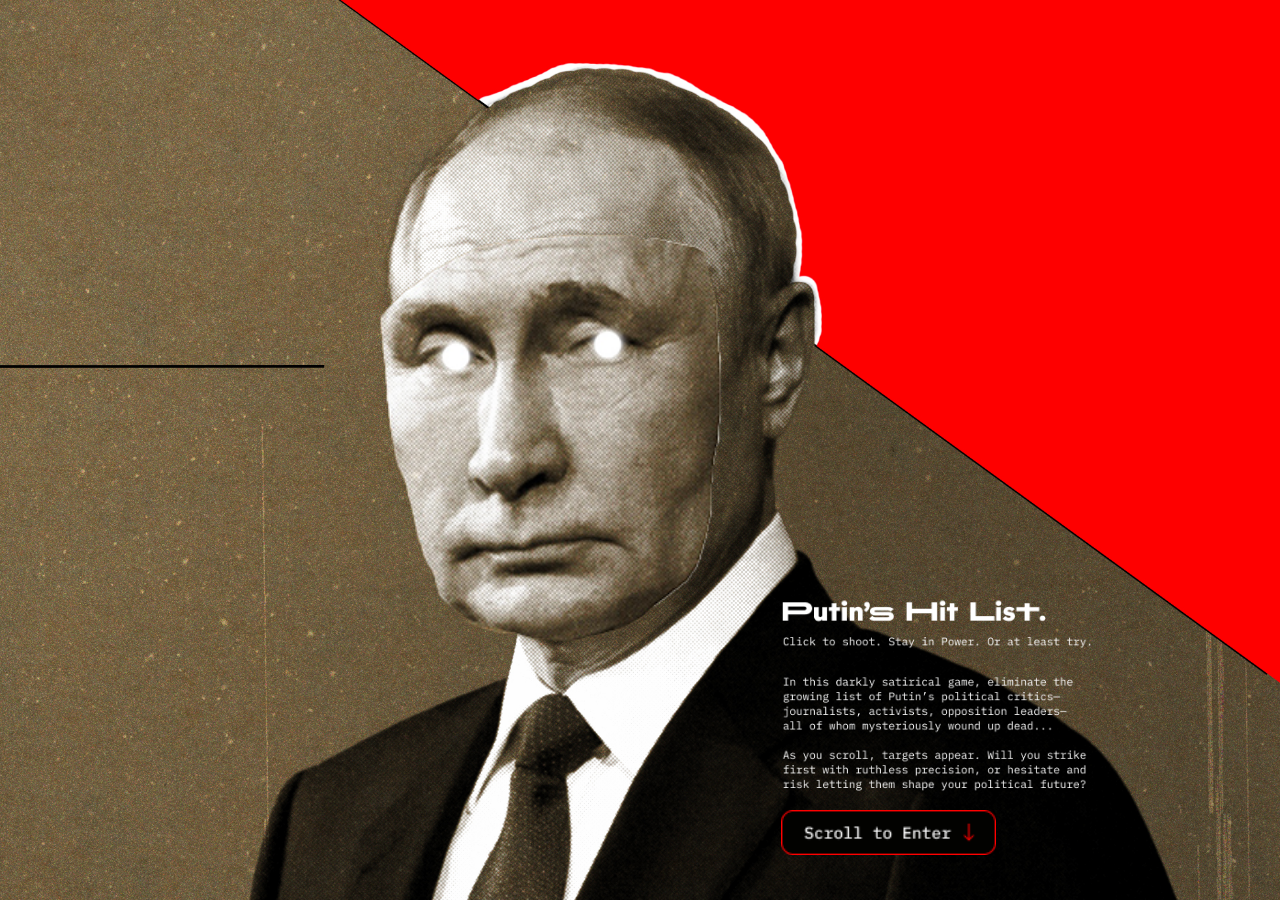
==== putin.html @ c3cb478c "fix button" ====
<!doctype html>
<html lang="en">

<head>
  <meta charset="utf-8" />
  <meta name="viewport" content="width=device-width,initial-scale=1" />
  <title>Head Lasers Scroll Scene</title>
  <link rel="stylesheet" href="https://use.typekit.net/rsd6dgx.css">
  <style>
    #introReference {
      position: absolute;
      inset: 0;
      width: 100%;
      height: 100%;
      object-fit: cover;
      object-position: center center;
      z-index: 5;
      opacity: 0.50;
      pointer-events: none;
      mix-blend-mode: normal;
    }

    html,
    body {
      height: 100%;
      margin: 0;
      overflow: hidden;
      background: #0b0b0f;
      color: white;
      font-family: system-ui, -apple-system, Segoe UI, Roboto, Arial, sans-serif;
    }

    #intro {
      position: fixed;
      inset: 0;
      z-index: 300;
      overflow: hidden;
      background: black;
    }

    #introBase,
    #introGlitch,
    #introFace {
      position: absolute;
      inset: 0;
      width: 100%;
      height: 100%;
      pointer-events: none;
    }

    #introBase,
    #introGlitch {
      object-fit: cover;
      object-position: center center;
    }

    #introBase {
      z-index: 1;
      opacity: 1;
    }

    #introGlitch {
      z-index: 4;
      opacity: 0;
      mix-blend-mode: normal;
    }

    #intro {
      --face-x: -106px;
      --face-y: -30px;
      --face-size: 470px;
      --face-slide-left: 120px;
      --face-slide-up: 30px;
    }

    #introFace {
      z-index: 2;
      position: absolute;
      left: 50%;
      top: 50%;
      width: var(--face-size);
      height: auto;
      object-fit: contain;
      object-position: center center;
      opacity: 1;

      transform:
        translate(-50%, -50%) translate(var(--face-x), var(--face-y));

      transform-origin: center center;
      transition: transform 900ms cubic-bezier(0.16, 1, 0.3, 1);

    }

    #intro.separate #introFace {
      transform:
        translate(-50%, -50%) translate(calc(var(--face-x) - var(--face-slide-left)),
          calc(var(--face-y) - var(--face-slide-up)));
    }

    #intro.glitching #introGlitch {
      animation:
        introGlitchFlash 1.5s steps(1, end),
        introGlitchSlices 1.5s steps(2, end);
    }

    #intro.hide {
      opacity: 0;
      transition: opacity 400ms ease;
      pointer-events: none;
    }

    #introGlitch::before,
    #introGlitch::after {
      content: "";
      position: absolute;
      inset: 0;
      background-image: inherit;
      background-size: cover;
      background-position: center;
      pointer-events: none;
      opacity: 0;
    }

    #intro.glitching #introGlitch::before {
      opacity: 0.75;
      transform: translate(14px, 0);
      filter: drop-shadow(-14px 0 0 red);
    }

    #intro.glitching #introGlitch::after {
      opacity: 0.75;
      transform: translate(-14px, 0);
      filter: drop-shadow(14px 0 0 cyan);
    }

    @keyframes introGlitchFlash {
      0% {
        opacity: 0;
        transform: translate(0, 0) scale(1);
      }

      6% {
        opacity: 1;
        transform: translate(-20px, 6px) scale(1.01);
      }

      16% {
        opacity: 0.9;
        transform: translate(12px, -4px) scale(1.02);
      }

      24% {
        opacity: 0;
        transform: translate(0, 0) scale(1);
      }

      30% {
        opacity: 1;
        transform: translate(18px, -8px) scale(1.01);
      }

      42% {
        opacity: 0.95;
        transform: translate(-10px, 3px) scale(1.03);
      }

      50% {
        opacity: 0;
        transform: translate(0, 0) scale(1);
      }

      58% {
        opacity: 1;
        transform: translate(-24px, 7px) scale(1.02);
      }

      72% {
        opacity: 0.9;
        transform: translate(14px, -5px) scale(1.01);
      }

      82% {
        opacity: 0;
        transform: translate(0, 0) scale(1);
      }

      88% {
        opacity: 0.8;
        transform: translate(8px, -2px) scale(1.01);
      }

      100% {
        opacity: 0;
        transform: translate(0, 0) scale(1);
      }
    }

    @keyframes introGlitchSlices {
      0% {
        clip-path: inset(0 0 0 0);
      }

      20% {
        clip-path: inset(4% 0 8% 0);
      }

      40% {
        clip-path: inset(12% 0 6% 0);
      }

      60% {
        clip-path: inset(6% 0 14% 0);
      }

      80% {
        clip-path: inset(10% 0 5% 0);
      }

      100% {
        clip-path: inset(0 0 0 0);
      }
    }

    #introText {
      position: absolute;
      width: 25%;
      left: 61%;
      bottom: 10%;
      z-index: 3;
    }

    #introButton {
      position: absolute;
      left: 61%;
      bottom: 5%;
      width: auto;
      height: 5%;
      z-index: 3;
    }

    #scroll {
      position: fixed;
      inset: 0;
      overflow: hidden;
    }

    #world {
      position: relative;
      height: 9500px;
      width: 100%;
    }

    .stars {
      position: absolute;
      inset: 0;
      background:
        radial-gradient(circle at 20% 30%, rgba(255, 255, 255, .12), transparent 35%),
        radial-gradient(circle at 60% 70%, rgba(255, 255, 255, .10), transparent 40%),
        radial-gradient(circle at 80% 20%, rgba(255, 255, 255, .08), transparent 35%);
      filter: blur(0.2px);
      opacity: 0.8;
      pointer-events: none;
    }

    #head {
      position: fixed;
      left: 0;
      top: 0;
      width: 220px;
      height: auto;
      user-select: none;
      pointer-events: none;
      will-change: transform;
      filter: drop-shadow(0 14px 30px rgba(0, 0, 0, 0.55));
      z-index: 30;
      opacity: 0;
    }

    #targetWrap {
      position: fixed;
      left: 50%;
      top: 50%;
      transform: translate(-50%, -50%);
      display: grid;
      place-items: center;
      gap: 12px;
      opacity: 0;
      transition: opacity 300ms ease;
      z-index: 20;
    }

    #targetWrap.show {
      opacity: 1;
    }

    #target {
      width: 240px;
      height: auto;
      filter: drop-shadow(0 12px 30px rgba(0, 0, 0, 0.6));
      display: block;
    }

    .laser {
      position: fixed;
      height: 8px;
      background: linear-gradient(90deg,
          rgba(255, 255, 255, 1) 0%,
          rgba(255, 120, 120, 0.95) 15%,
          rgba(255, 0, 70, 0.95) 75%,
          rgba(255, 0, 70, 0.15) 100%);
      border-radius: 999px;
      box-shadow:
        0 0 8px rgba(255, 0, 70, 0.9),
        0 0 18px rgba(255, 0, 70, 0.75),
        0 0 30px rgba(255, 255, 255, 0.4);
      transform-origin: 0 50%;
      pointer-events: none;
      z-index: 50;
      opacity: 0;
      transition: opacity 80ms linear;
    }

    .laser.on {
      opacity: 1;
    }

    #particles {
      position: fixed;
      inset: 0;
      pointer-events: none;
      z-index: 60;
    }

    .spark {
      position: fixed;
      width: 6px;
      height: 6px;
      border-radius: 50%;
      pointer-events: none;
      background: white;
      box-shadow:
        0 0 6px rgba(255, 255, 255, 0.95),
        0 0 14px rgba(255, 120, 80, 0.85),
        0 0 24px rgba(255, 60, 0, 0.65);
      will-change: transform, opacity;
    }

    #hud {
      position: fixed;
      inset: 0;
      pointer-events: none;
      z-index: 200;
    }

    #instructionText.show {
      opacity: 1;
    }

    #instructionText2.show {
      opacity: 1;
    }

    #levelLabel,
    #timer {
      position: absolute;
      top: 18px;
      color: white;
      font-weight: 700;
      letter-spacing: 0.12em;
      text-transform: uppercase;
      text-shadow:
        0 0 10px rgba(255, 255, 255, 0.25),
        0 0 20px rgba(255, 255, 255, 0.12);
      font-size: 24px;
      font-variant-numeric: tabular-nums;
      font-family: "widescreen-mixed", sans-serif;
    }

    #levelLabel {
      left: 40%;
      width: 20%;
      text-align: center;
    }

    #timer {
      right: 20px;
    }

    #instructionText {
      position: fixed;
      bottom: 30px;
      left: 50%;
      transform: translateX(-50%);
      z-index: 200;
      font-family: 'widescreen-mixed', sans-serif;
      font-size: 18px;
      letter-spacing: 0.5px;
      color: white;
      opacity: 0;

      transition: opacity 250ms ease;
      pointer-events: none;
    }

    #instructionText2 {
      position: fixed;
      bottom: 30px;
      left: 50%;
      transform: translateX(-50%);
      z-index: 200;
      font-family: 'widescreen-mixed', sans-serif;
      font-size: 18px;
      letter-spacing: 0.5px;
      color: white;
      opacity: 0;

      transition: opacity 250ms ease;
      pointer-events: none;
    }

    #hitFlash {
      position: fixed;
      inset: 0;
      z-index: 110;
      display: grid;
      place-items: center;
      opacity: 0;
      pointer-events: none;
    }

    #hitFlash.show {
      opacity: 1;
    }

    #hitFlashImg {
      max-width: min(80vw, 900px);
      max-height: 80vh;
      display: block;
      object-fit: contain;
      filter: drop-shadow(0 0 30px rgba(255, 255, 255, 0.35));
    }

    #hitOverlay {
      position: fixed;
      inset: 0;
      z-index: 120;
      opacity: 0;
      pointer-events: none;
      overflow: hidden;
      background: black;
    }

    #hitOverlay.show {
      opacity: 1;
      pointer-events: auto;
    }

    #hitOverlayImg,
    #hitOverlay::before,
    #hitOverlay::after {
      position: absolute;
      inset: 0;
      width: 100%;
      height: 100%;
    }

    #hitOverlayImg {
      object-fit: contain;
      object-position: center bottom;
      display: block;
      transform: none;
    }

    #hitOverlay::before,
    #hitOverlay::after {
      content: "";
      background-image: var(--overlay-img);
      background-size: contain;
      background-position: center bottom;
      background-repeat: no-repeat;
      mix-blend-mode: screen;
      opacity: 0;
      pointer-events: none;
    }

    #hitOverlay.glitching #hitOverlayImg {
      animation:
        overlayFlicker 700ms steps(2, end),
        overlayShake 700ms steps(2, end);
    }

    #hitOverlay.glitching::before {
      transform: translate(8px, 0);
      filter: drop-shadow(-8px 0 0 red);
      opacity: 0.45;
      animation: glitchSliceA 700ms steps(2, end);
    }

    #hitOverlay.glitching::after {
      transform: translate(-8px, 0);
      filter: drop-shadow(8px 0 0 cyan);
      opacity: 0;
      animation: glitchSliceB 700ms steps(2, end);
    }

    #hitOverlay.glitch-out #hitOverlayImg {
      animation:
        overlayOutFlicker 500ms steps(2, end),
        overlayOutShake 500ms steps(2, end);
    }

    #hitOverlay.glitch-out::before {
      transform: translate(12px, 0);
      filter: drop-shadow(-12px 0 0 red);
      opacity: 0.45;
      animation: glitchOutSliceA 500ms steps(2, end);
    }

    #hitOverlay.glitch-out::after {
      transform: translate(-12px, 0);
      filter: drop-shadow(12px 0 0 cyan);
      opacity: 0.45;
      animation: glitchOutSliceB 500ms steps(2, end);
    }

    @keyframes overlayOutFlicker {
      0% {
        opacity: 1;
      }

      20% {
        opacity: 0.35;
      }

      35% {
        opacity: 1;
      }

      55% {
        opacity: 0.15;
      }

      75% {
        opacity: 0.8;
      }

      100% {
        opacity: 0;
      }
    }

    @keyframes overlayOutShake {
      0% {
        transform: translate(0, 0);
      }

      20% {
        transform: translate(10px, -2px);
      }

      40% {
        transform: translate(-12px, 3px);
      }

      60% {
        transform: translate(8px, -1px);
      }

      80% {
        transform: translate(-6px, 2px);
      }

      100% {
        transform: translate(0, 0);
      }
    }

    @keyframes glitchOutSliceA {
      0% {
        opacity: 0.4;
        clip-path: inset(8% 0 72% 0);
      }

      30% {
        opacity: 0.45;
        clip-path: inset(42% 0 32% 0);
      }

      60% {
        opacity: 0.35;
        clip-path: inset(70% 0 10% 0);
      }

      100% {
        opacity: 0;
        clip-path: inset(0 0 100% 0);
      }
    }

    @keyframes glitchOutSliceB {
      0% {
        opacity: 0.35;
        clip-path: inset(5% 0 82% 0);
      }

      30% {
        opacity: 0.45;
        clip-path: inset(28% 0 46% 0);
      }

      60% {
        opacity: 0.3;
        clip-path: inset(66% 0 16% 0);
      }

      100% {
        opacity: 0;
        clip-path: inset(0 0 100% 0);
      }
    }

    @keyframes overlayFlicker {
      0% {
        opacity: 0;
      }

      8% {
        opacity: 1;
      }

      12% {
        opacity: 0.15;
      }

      18% {
        opacity: 1;
      }

      26% {
        opacity: 0.65;
      }

      34% {
        opacity: 1;
      }

      100% {
        opacity: 1;
      }
    }

    @keyframes overlayShake {
      0% {
        transform: translate(0, 0);
      }

      20% {
        transform: translate(-10px, 2px);
      }

      40% {
        transform: translate(8px, -2px);
      }

      60% {
        transform: translate(-6px, 1px);
      }

      80% {
        transform: translate(4px, -1px);
      }

      100% {
        transform: translate(0, 0);
      }
    }

    @keyframes glitchSliceA {
      0% {
        opacity: 0;
        clip-path: inset(0 0 100% 0);
      }

      20% {
        opacity: 0.5;
        clip-path: inset(10% 0 70% 0);
      }

      40% {
        opacity: 0.25;
        clip-path: inset(45% 0 35% 0);
      }

      60% {
        opacity: 0.45;
        clip-path: inset(75% 0 8% 0);
      }

      100% {
        opacity: 0;
        clip-path: inset(0 0 100% 0);
      }
    }

    @keyframes glitchSliceB {
      0% {
        opacity: 0;
        clip-path: inset(0 0 100% 0);
      }

      15% {
        opacity: 0.35;
        clip-path: inset(5% 0 82% 0);
      }

      35% {
        opacity: 0.45;
        clip-path: inset(30% 0 45% 0);
      }

      65% {
        opacity: 0.3;
        clip-path: inset(68% 0 18% 0);
      }

      100% {
        opacity: 0;
        clip-path: inset(0 0 100% 0);
      }
    }

    #nextLevelBtn {
      position: absolute;
      right: 10%;
      bottom: 40px;
      z-index: 130;

      display: inline-flex;
      align-items: center;
      gap: 10px;

      border: 1px solid #01FF06;
      border-radius: 14px;
      padding: 14px 22px;

      font-size: 18px;
      letter-spacing: 0.08em;
      text-transform: uppercase;

      background: rgba(255, 255, 255, 0.14);
      color: white;

      backdrop-filter: blur(8px);
      box-shadow: 0 10px 30px rgba(0, 0, 0, 0.35);

      cursor: pointer;

      opacity: 0;
      pointer-events: none;
      transition: opacity 220ms ease, transform 220ms ease, background 180ms ease;

      font-family: "IBM Plex Mono", monospace;
    }

    #nextLevelBtn.show {
      opacity: 1;
      pointer-events: auto;
    }

    #nextLevelBtn:hover {
      background: rgba(255, 255, 255, 0.22);
    }

    /* RED ARROW */
    #nextLevelBtn .arrow {
      color: #ff2a2a;
      font-size: 20px;
      line-height: 1;
    }

    /* Optional: subtle bounce animation */
    #nextLevelBtn .arrow {
      animation: arrowBounce 1s infinite;
    }

    @keyframes arrowBounce {

      0%,
      100% {
        transform: translateY(0);
      }

      50% {
        transform: translateY(4px);
      }
    }

    #overlayNoise {
      position: absolute;
      inset: 0;
      background:
        repeating-linear-gradient(0deg,
          rgba(255, 255, 255, 0.02) 0px,
          rgba(255, 255, 255, 0.02) 1px,
          transparent 1px,
          transparent 3px),
        radial-gradient(circle at 50% 50%, rgba(255, 255, 255, 0.05), transparent 70%);
      opacity: 0.25;
      pointer-events: none;
      animation: noiseFlicker 120ms infinite;
    }

    @keyframes noiseFlicker {
      0% {
        opacity: 0.2;
      }

      50% {
        opacity: 0.28;
      }

      100% {
        opacity: 0.2;
      }
    }

    #status {
      position: fixed;
      left: 12px;
      bottom: 10px;
      font-size: 12px;
      opacity: 0.6;
      user-select: none;
      pointer-events: none;
      z-index: 210;
      display: none;
    }

    .eye-flash {
      position: fixed;
      width: 18px;
      height: 18px;
      margin-left: -9px;
      margin-top: -9px;
      border-radius: 50%;
      background: radial-gradient(circle, rgba(255, 255, 255, 1) 0%, rgba(255, 80, 80, 0.9) 35%, rgba(255, 0, 70, 0) 70%);
      pointer-events: none;
      z-index: 55;
      opacity: 0;
    }

    #endSequenceScreen {
      position: fixed;
      inset: 0;
      z-index: 500;
      background: rgba(0, 0, 0, 0.92);
      opacity: 0;
      pointer-events: none;
      transition: opacity 220ms ease;
    }

    #endSequenceScreen.show {
      opacity: 1;
      pointer-events: auto;
    }

    .endSeqImg {
      position: absolute;
      inset: 0;
      width: 100%;
      height: 100%;
      object-position: center center;
      opacity: 0;
      pointer-events: none;
    }

    #endSeqImg1 {
      object-fit: contain;
    }

    #endSeqImg2 {
      object-fit: cover;
    }

    #endSeqImg3 {
      object-fit: cover;
    }

    .endSeqImg.show {
      opacity: 1;
    }

    #endSeqEdgeGlitch {
      position: absolute;
      inset: 0;
      width: 100%;
      height: 100%;
      object-fit: cover;
      object-position: center center;
      opacity: 0;
      pointer-events: none;
      z-index: 3;
    }

    #endSeqEdgeGlitch.show {
      opacity: 0.55;
      animation: edgeGlitchFlicker 180ms steps(2, end) infinite;
    }

    #endSeqButtons {
      position: absolute;
      left: 42%;
      bottom: 20%;
      transform: translateX(-50%);
      display: flex;
      gap: 70%;
      z-index: 4;
      opacity: 0;
      pointer-events: none;
      transition: opacity 220ms ease;
    }

    #endSeqButtons.show {
      opacity: 1;
      pointer-events: auto;
    }

    #endSeqButtons a {
      display: block;
    }

    #endSeqButtons img {
      display: block;
      max-width: 240px;
      height: auto;
      cursor: pointer;
      transition: transform 160ms ease, opacity 160ms ease;
    }

    #endSeqButtons img:hover {
      transform: translateY(-2px);
      opacity: 0.9;
    }

    @keyframes edgeGlitchFlicker {
      0% {
        opacity: 0.42;
        transform: translate(0, 0);
      }

      20% {
        opacity: 0.58;
        transform: translate(-2px, 0);
      }

      40% {
        opacity: 0.48;
        transform: translate(2px, 0);
      }

      60% {
        opacity: 0.62;
        transform: translate(-1px, 1px);
      }

      80% {
        opacity: 0.5;
        transform: translate(1px, -1px);
      }

      100% {
        opacity: 0.55;
        transform: translate(0, 0);
      }
    }
  </style>
</head>

<body>
  <div id="intro">
    <img id="introBase" src="assets/img/intro/Putin-Base-6.jpg" alt="">
    <!-- <img id="introReference" src="assets/img/intro/putin.png" alt=""> -->
    <img id="introGlitch" src="assets/img/intro/Putin-Intro-Glitch.png" alt="">
    <img id="introFace" src="assets/img/intro/putin-face-slab.png" alt="">

    <img id="introText" src="assets/img/landing page/Putin'sHitList-Text.png" alt="">
    <img id="introButton" src="assets/img/landing page/ScrolltoEnter Button.png" alt="">
  </div>

  <div id="scroll">
    <div id="world">
      <div class="stars"></div>

      <div style="position:absolute; left:50%; top:220px; transform:translateX(-50%); text-align:center; opacity:.8;">
        <div style="font-size:20px; letter-spacing:0.5px; font-family: 'widescreen-mixed', sans-serif;">Move the mouse
          to control Putin</div>
      </div>
    </div>
  </div>

  <div id="targetWrap">
    <img id="target" src="" alt="target" />
  </div>

  <img id="head" src="assets/img/putin-face-slab.png" alt="head" />

  <div id="laserL" class="laser"></div>
  <div id="laserR" class="laser"></div>
  <div id="particles"></div>

  <div id="hud">
    <div id="levelLabel">LEVEL ONE</div>
    <div id="timer">00:30</div>
  </div>

  <div id="instructionText"></div>
  <div id="instructionText2"></div>

  <div id="flashL" class="eye-flash"></div>
  <div id="flashR" class="eye-flash"></div>

  <div id="hitFlash">
    <img id="hitFlashImg" src="assets/img/HIT CONFIRMED.png" alt="Hit Confirmed">
  </div>

  <div id="hitOverlay" aria-hidden="true">
    <div id="overlayNoise"></div>
    <img id="hitOverlayImg" src="" alt="">
    <button id="nextLevelBtn">
      <span class="label">NEXT LEVEL</span>
      <span class="arrow">↓</span>
    </button>
  </div>

  <div id="endSequenceScreen" aria-hidden="true">
    <img id="endSeqImg1" class="endSeqImg" src="" alt="">
    <img id="endSeqImg2" class="endSeqImg" src="" alt="">
    <img id="endSeqFinal" class="endSeqImg" src="" alt="">

    <img id="endSeqEdgeGlitch" src="assets/img/end/edge-glitch.png" alt="">

    <div id="endSeqButtons">
      <a id="endBtn1Link" href="#">
        <img id="endBtn1Img" src="assets/img/gameover/return to start button.png" alt="">
      </a>
      <a id="endBtn2Link" href="#">
        <img id="endBtn2Img" src="assets/img/gameover/read more button.png" alt="">
      </a>
    </div>
  </div>


  <div id="status"></div>

  <script>
    // const introEl = document.getElementById("intro");

    // let faceX = -90;
    // let faceY = -30;
    // let faceSize = 400;

    // function syncFaceVars() {
    //   introEl.style.setProperty("--face-x", `${faceX}px`);
    //   introEl.style.setProperty("--face-y", `${faceY}px`);
    //   introEl.style.setProperty("--face-size", `${faceSize}px`);
    //   console.log(`faceX=${faceX}, faceY=${faceY}, faceSize=${faceSize}`);
    // }

    // syncFaceVars();

    // window.addEventListener("keydown", (e) => {
    //   const step = e.shiftKey ? 10 : 1;

    //   if (e.code === "ArrowLeft") faceX -= step;
    //   if (e.code === "ArrowRight") faceX += step;
    //   if (e.code === "ArrowUp") faceY -= step;
    //   if (e.code === "ArrowDown") faceY += step;

    //   if (e.code === "BracketLeft") faceSize -= step;
    //   if (e.code === "BracketRight") faceSize += step;

    //   syncFaceVars();
    // });
    const LEVELS = [
      {
        label: "LEVEL ONE",
        revealY: 2200,
        targetSrc: "assets/img/faces/Alex-lit-BASESTATE.png",
        deadSrc: "assets/img/lasered faces/alexander-editt.png",
        overlaySrc: "assets/img/exposes/Alexander Litvinenko.png",
        size: "240px"
      },
      {
        label: "LEVEL TWO",
        revealY: 3600,
        targetSrc: "assets/img/faces/anna-poli-BASESTATE.png",
        deadSrc: "assets/img/lasered faces/anna-poli-editt.png",
        overlaySrc: "assets/img/exposes/Anna Politkovskaya.png",
        size: "350px"
      },
      {
        label: "LEVEL THREE",
        revealY: 5000,
        targetSrc: "assets/img/faces/boris-berez-BASESTATE.png",
        deadSrc: "assets/img/lasered faces/boris-berez.png",
        overlaySrc: "assets/img/exposes/Boris Berezovsky.png",
        size: "350px"
      },
      {
        label: "LEVEL FOUR",
        revealY: 6400,
        targetSrc: "assets/img/faces/borisnemstov-BASESTATE.png",
        deadSrc: "assets/img/lasered faces/borisnemstov.png",
        overlaySrc: "assets/img/exposes/Boris Nemtsov.png",
        size: "320px"
      },
      {
        label: "LEVEL FIVE",
        revealY: 7800,
        targetSrc: "assets/img/faces/Yevgeny-Prigozhin-BASESTATE.png",
        deadSrc: "assets/img/lasered faces/Yevgeny-Prigozhin.png",
        overlaySrc: "assets/img/exposes/Yevgeny Prigozhin.png",
        size: "350px"
      }
    ];

    const GAME_OVER_SEQUENCE = {
      blink1: "assets/img/gameover/loseText.png",
      blink2: "assets/img/gameover/loseBlink.png",
      final: "assets/img/gameover/loseScreen.png"
    };

    const WIN_SEQUENCE = {
      blink1: "assets/img/gameover/winText.png",
      blink2: "assets/img/gameover/winBlink.png",
      final: "assets/img/gameover/winScreen.png"
    };

    const LEVEL_DURATION = 30;
    const AUTO_SCROLL_SPEED = 600;
    //const HIT_FLASH_SRC = "assets/img/HIT CONFIRMED.png";

    const world = document.getElementById("world");
    const intro = document.getElementById("intro");
    const introFace = document.getElementById("introFace");
    const head = document.getElementById("head");
    const targetWrap = document.getElementById("targetWrap");
    const target = document.getElementById("target");
    const laserL = document.getElementById("laserL");
    const laserR = document.getElementById("laserR");
    const particles = document.getElementById("particles");
    const levelLabel = document.getElementById("levelLabel");
    const timerEl = document.getElementById("timer");
    const hitFlash = document.getElementById("hitFlash");
    const hitFlashImg = document.getElementById("hitFlashImg");
    const hitOverlay = document.getElementById("hitOverlay");
    const hitOverlayImg = document.getElementById("hitOverlayImg");
    const instructionText = document.getElementById("instructionText");
    const instructionText2 = document.getElementById("instructionText2");
    const nextLevelBtn = document.getElementById("nextLevelBtn");
    const status = document.getElementById("status");
    const endSequenceScreen = document.getElementById("endSequenceScreen");
    const endSeqImg1 = document.getElementById("endSeqImg1");
    const endSeqImg2 = document.getElementById("endSeqImg2");
    const endSeqFinal = document.getElementById("endSeqFinal");
    const endSeqEdgeGlitch = document.getElementById("endSeqEdgeGlitch");
    const endSeqButtons = document.getElementById("endSeqButtons");
    const endBtn1Link = document.getElementById("endBtn1Link");
    const endBtn2Link = document.getElementById("endBtn2Link");
    const endBtn1Img = document.getElementById("endBtn1Img");
    const endBtn2Img = document.getElementById("endBtn2Img");

    const GAME_OVER_BUTTONS = {
      button1Href: "index.html",
      button2Href: "cabinet.html"
    };

    const WIN_BUTTONS = {
      button1Href: "index.html",
      button2Href: "cabinet.html"
    };

    //hitFlashImg.src = HIT_FLASH_SRC;

    let introFinished = false;
    let gameplayEnabled = false;
    let waitingForIntroScroll = false;

    let scrollY = 0;
    let autoScrolling = false;
    let scrollStarted = false;

    let cursorX = window.innerWidth / 2;
    let cursorY = window.innerHeight / 2;
    let headX = window.innerWidth / 2;
    let headY = window.innerHeight / 2;

    let targetX = window.innerWidth / 2;
    let targetY = window.innerHeight / 2;
    let targetVX = 120;
    let targetVY = 90;

    let lastTime = performance.now();

    let currentLevel = 0;
    let timeRemaining = LEVEL_DURATION;
    let timerStarted = false;
    let levelEnded = false;
    let targetDestroyed = false;
    let hitSequenceRunning = false;
    let gameWon = false;
    let gracePeriodActive = false;
    let graceEndTime = 0;

    let shotStep = 0;
    const SHOT_ANGLES = [0, 45, 90, 135, 180, 225, 270, 315];

    let gameOver = false;

    const clamp = (v, a, b) => Math.max(a, Math.min(b, v));

    function formatTime(seconds) {
      const clamped = Math.max(0, seconds);
      const mins = Math.floor(clamped / 60);
      const secs = Math.floor(clamped % 60);
      return `${String(mins).padStart(2, "0")}:${String(secs).padStart(2, "0")}`;
    }

    function wait(ms) {
      return new Promise(resolve => setTimeout(resolve, ms));
    }

    async function runIntroSequence() {
      await wait(250);

      // glitch the full composition
      intro.classList.add("glitching");
      await wait(1500);
      intro.classList.remove("glitching");

      // short clean hold
      await wait(600);

      // separate the face slab
      intro.classList.add("separate");
      await wait(750);

      // STOP HERE and wait for user scroll on landing page
      waitingForIntroScroll = true;

      timerEl.style.opacity = "0.5";
      levelLabel.textContent = "SCROLL TO BEGIN";
    }

    async function finishIntroAndStartGame() {
      if (!waitingForIntroScroll || introFinished) return;

      waitingForIntroScroll = false;

      // move gameplay head to where the intro face ended up
      const faceRect = introFace.getBoundingClientRect();
      const headRect = head.getBoundingClientRect();

      headX = faceRect.left + faceRect.width / 2;
      headY = faceRect.top + faceRect.height / 2;

      head.style.left = `${headX - headRect.width / 2}px`;
      head.style.top = `${headY - headRect.height / 2}px`;
      head.style.opacity = "1";

      // hide intro / landing page
      intro.classList.add("hide");
      await wait(400);

      intro.style.display = "none";
      introFinished = true;

      // now enter gameplay
      autoScrolling = true;
      scrollStarted = true;
      timerStarted = true;
      gameplayEnabled = true;

      timerEl.style.opacity = "1";
      levelLabel.textContent = LEVELS[currentLevel].label;
    }

    async function loadLevel(index) {
      const level = LEVELS[index];

      levelLabel.textContent = level.label;

      // Hide target immediately while swapping assets
      targetWrap.classList.remove("show");
      target.style.opacity = "0";

      targetDestroyed = false;
      hitSequenceRunning = false;
      levelEnded = false;

      nextLevelBtn.classList.remove("show");

      timeRemaining = LEVEL_DURATION;
      timerEl.textContent = formatTime(timeRemaining);
      timerEl.style.color = "white";
      timerEl.style.opacity = "1";

      targetX = window.innerWidth / 2;
      targetY = window.innerHeight / 2;
      targetVX = 120;
      targetVY = 90;
      targetWrap.style.left = `${targetX}px`;
      targetWrap.style.top = `${targetY}px`;

      // Apply target size for this level
      target.style.width = level.size;

      // Preload and swap the live target image cleanly
      const liveImg = new Image();
      liveImg.src = level.targetSrc;
      await liveImg.decode().catch(() => { });

      target.src = level.targetSrc;

      // Update overlay image too
      const overlayImg = new Image();
      overlayImg.src = level.overlaySrc;
      await overlayImg.decode().catch(() => { });

      hitOverlayImg.src = level.overlaySrc;
      hitOverlay.style.setProperty("--overlay-img", `url("${level.overlaySrc}")`);

      // Make target drawable again
      target.style.opacity = "1";
    }

    function showFinalOverlay() {
      hitOverlay.classList.remove("glitch-out");
      hitOverlay.classList.add("show");
      hitOverlay.classList.remove("glitching");
      void hitOverlay.offsetWidth;
      hitOverlay.classList.add("glitching");
    }

    async function runHitSequence(impactX, impactY) {
      if (hitSequenceRunning) return;

      hitSequenceRunning = true;
      targetDestroyed = true;
      levelEnded = true;
      autoScrolling = false;
      timerEl.style.color = "#00ffcc";

      spawnImpactSparks(impactX, impactY);
      target.src = LEVELS[currentLevel].deadSrc;

      for (let i = 0; i < 3; i++) {
        hitFlash.classList.add("show");
        await wait(320);
        hitFlash.classList.remove("show");
        await wait(180);
      }

      showFinalOverlay();
      await wait(700);

      // if (currentLevel < LEVELS.length - 1) {
      nextLevelBtn.classList.add("show");
      // }
      // } else {
      //   await triggerWin();
      // }
    }

    window.addEventListener("pointermove", (e) => {
      cursorX = e.clientX;
      cursorY = e.clientY;

      if (!introFinished) return;
    });


    nextLevelBtn.addEventListener("click", async () => {
      if (currentLevel >= LEVELS.length - 1) {
        await triggerWin();
        //await hideOverlayWithGlitch();
        return;
      }

      await hideOverlayWithGlitch();

      currentLevel += 1;
      await loadLevel(currentLevel);

      autoScrolling = true;
      timerStarted = true;
    });
    let touchStartY = 0;

    window.addEventListener("touchstart", (e) => {
      touchStartY = e.touches[0].clientY;
    }, { passive: true });

    window.addEventListener("touchmove", (e) => {
      const dy = Math.abs(e.touches[0].clientY - touchStartY);
      if (dy > 10) {
        startGameplay();
      }
    }, { passive: true });

    window.addEventListener("wheel", (e) => {
      if (Math.abs(e.deltaY) <= 2) return;

      if (waitingForIntroScroll && !introFinished) {
        finishIntroAndStartGame();
        return;
      }

      if (!scrollStarted && introFinished) {
        autoScrolling = true;
        scrollStarted = true;
        timerStarted = true;
        gameplayEnabled = true;
      }
    }, { passive: true });

    function startGameplay() {
      if (scrollStarted || !introFinished) return;

      autoScrolling = true;
      scrollStarted = true;
      timerStarted = true;
      gameplayEnabled = true;
    }

    function tick(now) {
      const delta = Math.min((now - lastTime) / 1000, 0.033);
      lastTime = now;

      if (gracePeriodActive && now >= graceEndTime) {
        gracePeriodActive = false;
      }

      if (timerStarted && !levelEnded && !gameWon) {
        timeRemaining -= delta;

        if (timeRemaining <= 0) {
          timeRemaining = 0;
          triggerGameOver();
        }

        timerEl.textContent = formatTime(timeRemaining);
        timerEl.style.color = timeRemaining <= 10 ? "#ff5c5c" : "white";
      }

      if (autoScrolling) {
        scrollY += AUTO_SCROLL_SPEED * delta;
      }

      world.style.transform = `translateY(${-scrollY}px)`;

      if (!gameWon &&
        scrollY >= LEVELS[currentLevel].revealY &&
        !targetDestroyed &&
        !hitSequenceRunning && !targetWrap.classList.contains("show")) {
        targetWrap.classList.add("show");

        // show instructions
        instructionText.textContent = "MOVE WITH MOUSE • PRESS SPACE TO FIRE";
        instructionText.classList.add("show");

        setTimeout(() => {
          instructionText.classList.remove("show");
          instructionText2.textContent = "DON'T GET TOO CLOSE";
          instructionText2.classList.add("show");
        }, 4000);


        setTimeout(() => {
          instructionText2.classList.remove("show");
        }, 4000);

        // start grace period (2 seconds)
        gracePeriodActive = true;
        graceEndTime = performance.now() + 2000;
      }

      if (gameplayEnabled) {
        const followSpeed = 8;
        headX += (cursorX - headX) * followSpeed * delta;
        headY += (cursorY - headY) * followSpeed * delta;
      }

      const headRect = head.getBoundingClientRect();
      const padX = headRect.width / 2;
      const padY = headRect.height / 2;

      headX = clamp(headX, padX, window.innerWidth - padX);
      headY = clamp(headY, padY, window.innerHeight - padY);

      head.style.left = `${headX - padX}px`;
      head.style.top = `${headY - padY}px`;

      if (targetWrap.classList.contains("show") && !targetDestroyed && !hitSequenceRunning) {
        const rect = targetWrap.getBoundingClientRect();
        const halfW = rect.width / 2;
        const halfH = rect.height / 2;

        targetX += targetVX * delta;
        targetY += targetVY * delta;

        if (targetX < halfW) {
          targetX = halfW;
          targetVX *= -1;
        } else if (targetX > window.innerWidth - halfW) {
          targetX = window.innerWidth - halfW;
          targetVX *= -1;
        }

        if (targetY < halfH) {
          targetY = halfH;
          targetVY *= -1;
        } else if (targetY > window.innerHeight - halfH) {
          targetY = window.innerHeight - halfH;
          targetVY *= -1;
        }

        targetVX += (Math.random() - 0.5) * 20 * delta;
        targetVY += (Math.random() - 0.5) * 20 * delta;

        const TARGET_MAX_SPEED = 180;
        targetVX = Math.max(-TARGET_MAX_SPEED, Math.min(TARGET_MAX_SPEED, targetVX));
        targetVY = Math.max(-TARGET_MAX_SPEED, Math.min(TARGET_MAX_SPEED, targetVY));

        targetWrap.style.left = `${targetX}px`;
        targetWrap.style.top = `${targetY}px`;
      }

      if (
        gameplayEnabled &&
        !gameOver &&
        targetWrap.classList.contains("show") &&
        !targetDestroyed &&
        !hitSequenceRunning
      ) {
        const headRect = head.getBoundingClientRect();
        const targetRect = targetWrap.getBoundingClientRect();

        if (!gracePeriodActive && rectsOverlap(headRect, targetRect)) {
          triggerGameOver();
        }
      }

      requestAnimationFrame(tick);
    }

    function showEyeFlash(el, x, y) {
      el.style.left = `${x}px`;
      el.style.top = `${y}px`;
      el.style.opacity = "1";
      setTimeout(() => {
        el.style.opacity = "0";
      }, 120);
    }

    function fireLasers() {
      if (gameOver) return;
      if (levelEnded) return;
      if (!targetWrap.classList.contains("show")) return;
      if (targetDestroyed || hitSequenceRunning) return;

      const headRect = head.getBoundingClientRect();
      const eyeLY = headRect.top + headRect.height * 0.39;
      const eyeRY = headRect.top + headRect.height * 0.37;
      const eyeLX = headRect.left + headRect.width * 0.34;
      const eyeRX = headRect.left + headRect.width * 0.66;

      showEyeFlash(flashL, eyeLX, eyeLY);
      showEyeFlash(flashR, eyeRX, eyeRY);

      const angleDeg = SHOT_ANGLES[shotStep];
      const angleRad = angleDeg * Math.PI / 180;
      const laserLength = Math.max(window.innerWidth, window.innerHeight) * 1.5;

      const dx = Math.cos(angleRad) * laserLength;
      const dy = -Math.sin(angleRad) * laserLength;

      const aimXLeft = eyeLX + dx;
      const aimYLeft = eyeLY + dy;
      const aimXRight = eyeRX + dx;
      const aimYRight = eyeRY + dy;

      const targetRect = target.getBoundingClientRect();

      animateLaser(laserL, eyeLX, eyeLY, aimXLeft, aimYLeft, targetRect);
      animateLaser(laserR, eyeRX, eyeRY, aimXRight, aimYRight, targetRect);

      const hitPointL = getRayRectHitPoint(eyeLX, eyeLY, aimXLeft, aimYLeft, targetRect);
      const hitPointR = getRayRectHitPoint(eyeRX, eyeRY, aimXRight, aimYRight, targetRect);

      if (hitPointL || hitPointR) {
        const impact = hitPointL || hitPointR;
        setTimeout(() => {
          runHitSequence(impact.x, impact.y);
        }, 220);
      }

      shotStep = (shotStep + 1) % SHOT_ANGLES.length;
    }

    function animateLaser(el, x1, y1, x2, y2, targetRect) {
      const dx = x2 - x1;
      const dy = y2 - y1;
      const fullLen = Math.hypot(dx, dy);
      const angle = Math.atan2(dy, dx) * (180 / Math.PI);

      const tHit = rayRectIntersection(x1, y1, x2, y2, targetRect);
      const finalLen = tHit !== null ? fullLen * tHit : fullLen;

      const laserHeight = 8; // keep in sync with CSS
      const pixelsPerSecond = 2200; // lower = slower, more visible travel
      const duration = Math.max(120, (finalLen / pixelsPerSecond) * 1000);

      const start = performance.now();

      el.style.left = `${x1}px`;
      el.style.top = `${y1 - laserHeight / 2}px`;
      el.style.width = `0px`;
      el.style.transform = `rotate(${angle}deg)`;
      el.classList.add("on");

      function frame(now) {
        const t = Math.min((now - start) / duration, 1);

        // linear or slight ease-out both work; linear usually feels better for a beam
        el.style.width = `${finalLen * t}px`;

        if (t < 1) {
          requestAnimationFrame(frame);
        } else {
          setTimeout(() => {
            el.classList.remove("on");
            el.style.width = `0px`;
          }, 80);
        }
      }

      requestAnimationFrame(frame);
      return tHit !== null;
    }

    function spawnImpactSparks(x, y) {
      const count = 18;

      for (let i = 0; i < count; i++) {
        const spark = document.createElement("div");
        spark.className = "spark";
        particles.appendChild(spark);

        const angle = Math.random() * Math.PI * 2;
        const distance = 30 + Math.random() * 50;
        const dx = Math.cos(angle) * distance;
        const dy = Math.sin(angle) * distance;
        const size = 3 + Math.random() * 5;
        const duration = 250 + Math.random() * 250;

        spark.style.width = `${size}px`;
        spark.style.height = `${size}px`;
        spark.style.left = `${x - size / 2}px`;
        spark.style.top = `${y - size / 2}px`;
        spark.style.opacity = "1";
        spark.style.transform = "translate(0px, 0px) scale(1)";

        spark.animate(
          [
            { transform: "translate(0px, 0px) scale(1)", opacity: 1 },
            { transform: `translate(${dx}px, ${dy}px) scale(0.3)`, opacity: 0 }
          ],
          {
            duration,
            easing: "cubic-bezier(0.2, 0.8, 0.2, 1)",
            fill: "forwards"
          }
        );

        setTimeout(() => spark.remove(), duration);
      }
    }

    function getRayRectHitPoint(x1, y1, x2, y2, rect) {
      const dx = x2 - x1;
      const dy = y2 - y1;

      let bestT = Infinity;
      let hitPoint = null;

      const sides = [
        [rect.left, rect.top, rect.right, rect.top],
        [rect.right, rect.top, rect.right, rect.bottom],
        [rect.right, rect.bottom, rect.left, rect.bottom],
        [rect.left, rect.bottom, rect.left, rect.top],
      ];

      for (const [x3, y3, x4, y4] of sides) {
        const denom = dx * (y4 - y3) - dy * (x4 - x3);
        if (denom === 0) continue;

        const t = ((x3 - x1) * (y4 - y3) - (y3 - y1) * (x4 - x3)) / denom;
        const u = ((x3 - x1) * dy - (y3 - y1) * dx) / denom;

        if (t >= 0 && t <= 1 && u >= 0 && u <= 1 && t < bestT) {
          bestT = t;
          hitPoint = {
            x: x1 + dx * t,
            y: y1 + dy * t
          };
        }
      }

      return hitPoint;
    }

    function rayRectIntersection(x1, y1, x2, y2, rect) {
      const dx = x2 - x1;
      const dy = y2 - y1;
      let tMin = Infinity;

      const sides = [
        [rect.left, rect.top, rect.right, rect.top],
        [rect.right, rect.top, rect.right, rect.bottom],
        [rect.right, rect.bottom, rect.left, rect.bottom],
        [rect.left, rect.bottom, rect.left, rect.top],
      ];

      for (const [x3, y3, x4, y4] of sides) {
        const denom = dx * (y4 - y3) - dy * (x4 - x3);
        if (denom === 0) continue;

        const t = ((x3 - x1) * (y4 - y3) - (y3 - y1) * (x4 - x3)) / denom;
        const u = ((x3 - x1) * dy - (y3 - y1) * dx) / denom;

        if (t >= 0 && t <= 1 && u >= 0 && u <= 1) {
          tMin = Math.min(tMin, t);
        }
      }

      return tMin < Infinity ? tMin : null;
    }

    async function hideOverlayWithGlitch() {
      hitOverlay.classList.remove("glitching");
      hitOverlay.classList.add("glitch-out");
      nextLevelBtn.classList.remove("show");

      await wait(500);

      hitOverlay.classList.remove("show", "glitch-out");
    }

    function rectsOverlap(a, b) {
      return !(
        a.right < b.left ||
        a.left > b.right ||
        a.bottom < b.top ||
        a.top > b.bottom
      );
    }

    async function blinkImage(el, times = 3, onMs = 220, offMs = 140) {
      for (let i = 0; i < times; i++) {
        el.classList.add("show");
        await wait(onMs);
        el.classList.remove("show");
        await wait(offMs);
      }
    }

    function clearEndSequenceImages() {
      endSeqImg1.classList.remove("show");
      endSeqImg2.classList.remove("show");
      endSeqFinal.classList.remove("show");
      endSeqEdgeGlitch.classList.remove("show");
      endSeqButtons.classList.remove("show");
    }

    async function runEndSequence(sequence, buttons) {
      const imgs = [sequence.blink1, sequence.blink2, sequence.final];
      await Promise.all(
        imgs.map(src => {
          const img = new Image();
          img.src = src;
          return img.decode().catch(() => { });
        })
      );

      endSeqImg1.src = sequence.blink1;
      endSeqImg2.src = sequence.blink2;
      endSeqFinal.src = sequence.final;

      clearEndSequenceImages();
      endSequenceScreen.classList.add("show");

      await blinkImage(endSeqImg1, 3, 220, 140);
      await wait(120);
      await blinkImage(endSeqImg2, 3, 220, 140);
      await wait(120);

      endSeqFinal.classList.add("show");

      endBtn1Link.href = buttons.button1Href;
      endBtn2Link.href = buttons.button2Href;

      endSeqEdgeGlitch.classList.add("show");
      endSeqButtons.classList.add("show");
    }

    async function triggerGameOver() {
      if (gameOver) return;

      gameOver = true;
      levelEnded = true;
      autoScrolling = false;
      timerStarted = false;
      gameplayEnabled = false;
      hitSequenceRunning = false;

      targetWrap.classList.remove("show");
      nextLevelBtn.classList.remove("show");
      hitOverlay.classList.remove("show", "glitching", "glitch-out");
      instructionText.classList.remove("show");
      instructionText2.classList.remove("show");

      await runEndSequence(GAME_OVER_SEQUENCE, GAME_OVER_BUTTONS);
    }

    async function triggerWin() {
      if (gameWon) return;

      gameWon = true;
      levelEnded = true;
      autoScrolling = false;
      timerStarted = false;
      gameplayEnabled = false;
      hitSequenceRunning = false;

      targetWrap.classList.remove("show");
      nextLevelBtn.classList.remove("show");
      hitOverlay.classList.remove("show", "glitching", "glitch-out");
      instructionText.classList.remove("show");
      instructionText2.classList.remove("show");

      await runEndSequence(WIN_SEQUENCE, WIN_BUTTONS);
    }

    window.addEventListener("keydown", (e) => {
      if (e.code === "Space") {
        e.preventDefault();
        fireLasers();
      }
    });

    loadLevel(currentLevel);
    timerEl.textContent = formatTime(timeRemaining);
    requestAnimationFrame(tick);
    runIntroSequence();
  </script>
</body>

</html>
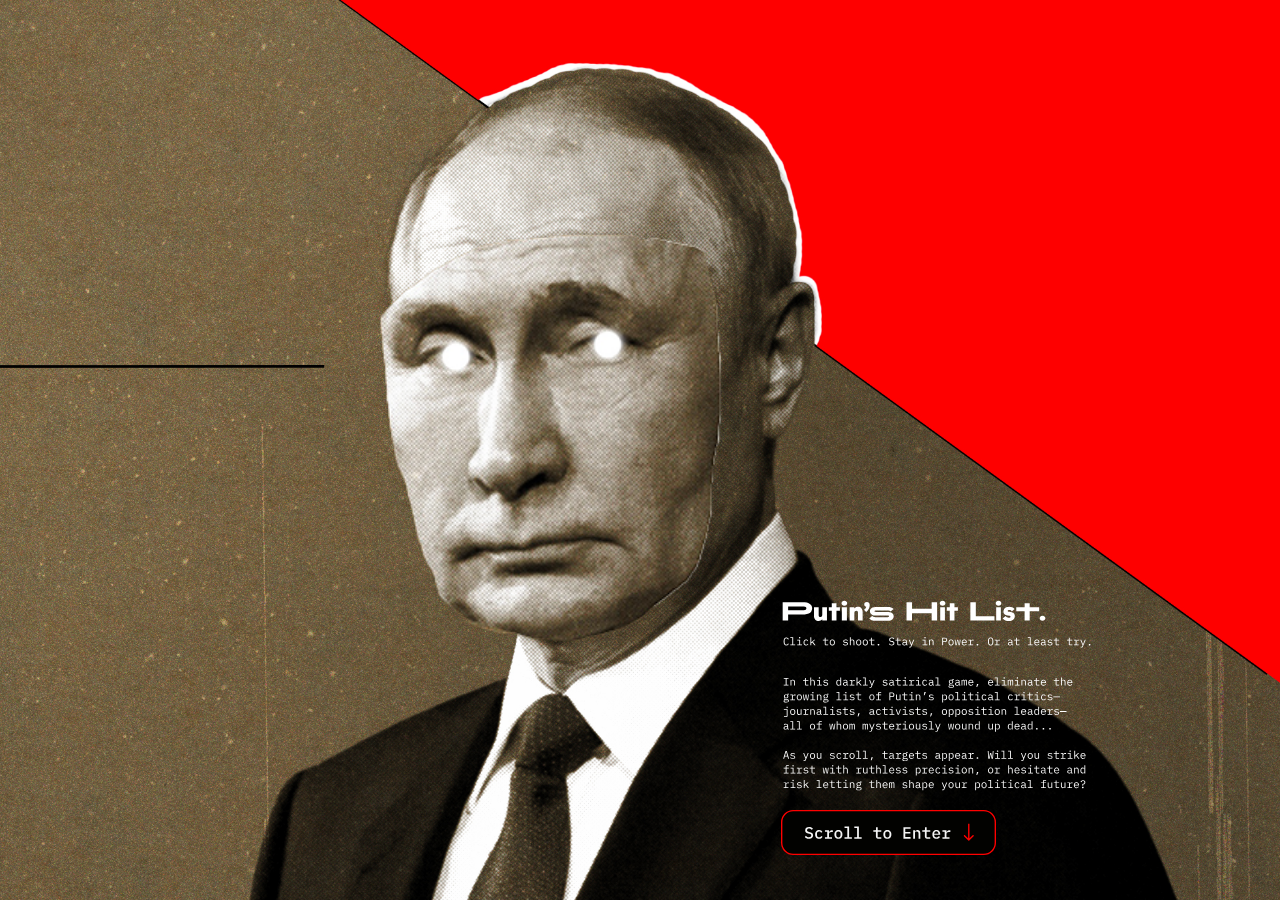
==== commit e47008f2: "fix images" ====
--- a/putin.html
+++ b/putin.html
@@ -876,7 +876,15 @@
     }
 
     #endSeqImg1 {
+      width: auto;
+      height: auto;
+      max-width: min(80vw, 900px);
+      max-height: 80vh;
       object-fit: contain;
+      position: absolute;
+      left: 50%;
+      top: 50%;
+      transform: translate(-50%, -50%);
     }
 
     #endSeqImg2 {
@@ -885,6 +893,11 @@
 
     #endSeqImg3 {
       object-fit: cover;
+    }
+
+    #endSeqFinal {
+      object-fit: cover;
+      object-position: center center;
     }
 
     .endSeqImg.show {
@@ -906,6 +919,21 @@
     #endSeqEdgeGlitch.show {
       opacity: 0.55;
       animation: edgeGlitchFlicker 180ms steps(2, end) infinite;
+    }
+
+    #endSeqText {
+      position: absolute;
+      inset: 0;
+      display: grid;
+      place-items: center;
+      bottom: 18%;
+      z-index: 2;
+      opacity: 0;
+      transition: opacity 220ms ease;
+    }
+
+    #endSeqText.show {
+      opacity: 1;
     }
 
     #endSeqButtons {
@@ -984,8 +1012,8 @@
     <img id="introGlitch" src="assets/img/intro/Putin-Intro-Glitch.png" alt="">
     <img id="introFace" src="assets/img/intro/putin-face-slab.png" alt="">
 
-    <img id="introText" src="assets/img/landing page/Putin'sHitList-Text.png" alt="">
-    <img id="introButton" src="assets/img/landing page/ScrolltoEnter Button.png" alt="">
+    <img id="introText" src="assets/img/landing page/putinshitlistsvg.svg" alt="">
+    <img id="introButton" src="assets/img/landing page/scrolltoentersvg.svg" alt="">
   </div>
 
   <div id="scroll">
@@ -1039,6 +1067,10 @@
     <img id="endSeqFinal" class="endSeqImg" src="" alt="">
 
     <img id="endSeqEdgeGlitch" src="assets/img/end/edge-glitch.png" alt="">
+
+    <div id="endSeqText">
+      <img id="textImage" src="assets/img/gameover/winScreen.svg" alt=""> 
+    </div>
 
     <div id="endSeqButtons">
       <a id="endBtn1Link" href="#">
@@ -1128,13 +1160,15 @@
     const GAME_OVER_SEQUENCE = {
       blink1: "assets/img/gameover/loseText.png",
       blink2: "assets/img/gameover/loseBlink.png",
-      final: "assets/img/gameover/loseScreen.png"
+      final: "assets/img/gameover/background1.png",
+      text: "assets/img/gameover/loseScreen.svg"
     };
 
     const WIN_SEQUENCE = {
       blink1: "assets/img/gameover/winText.png",
       blink2: "assets/img/gameover/winBlink.png",
-      final: "assets/img/gameover/winScreen.png"
+      final: "assets/img/gameover/background2.png",
+      text: "assets/img/gameover/winScreen.svg"
     };
 
     const LEVEL_DURATION = 30;
@@ -1170,6 +1204,8 @@
     const endBtn2Link = document.getElementById("endBtn2Link");
     const endBtn1Img = document.getElementById("endBtn1Img");
     const endBtn2Img = document.getElementById("endBtn2Img");
+    const endSeqText = document.getElementById("endSeqText");
+    const textImage = document.getElementById("textImage");
 
     const GAME_OVER_BUTTONS = {
       button1Href: "index.html",
@@ -1797,6 +1833,7 @@
       endSeqImg1.src = sequence.blink1;
       endSeqImg2.src = sequence.blink2;
       endSeqFinal.src = sequence.final;
+      textImage.src = sequence.text;
 
       clearEndSequenceImages();
       endSequenceScreen.classList.add("show");
@@ -1811,6 +1848,7 @@
       endBtn1Link.href = buttons.button1Href;
       endBtn2Link.href = buttons.button2Href;
 
+      endSeqText.classList.add("show");
       endSeqEdgeGlitch.classList.add("show");
       endSeqButtons.classList.add("show");
     }
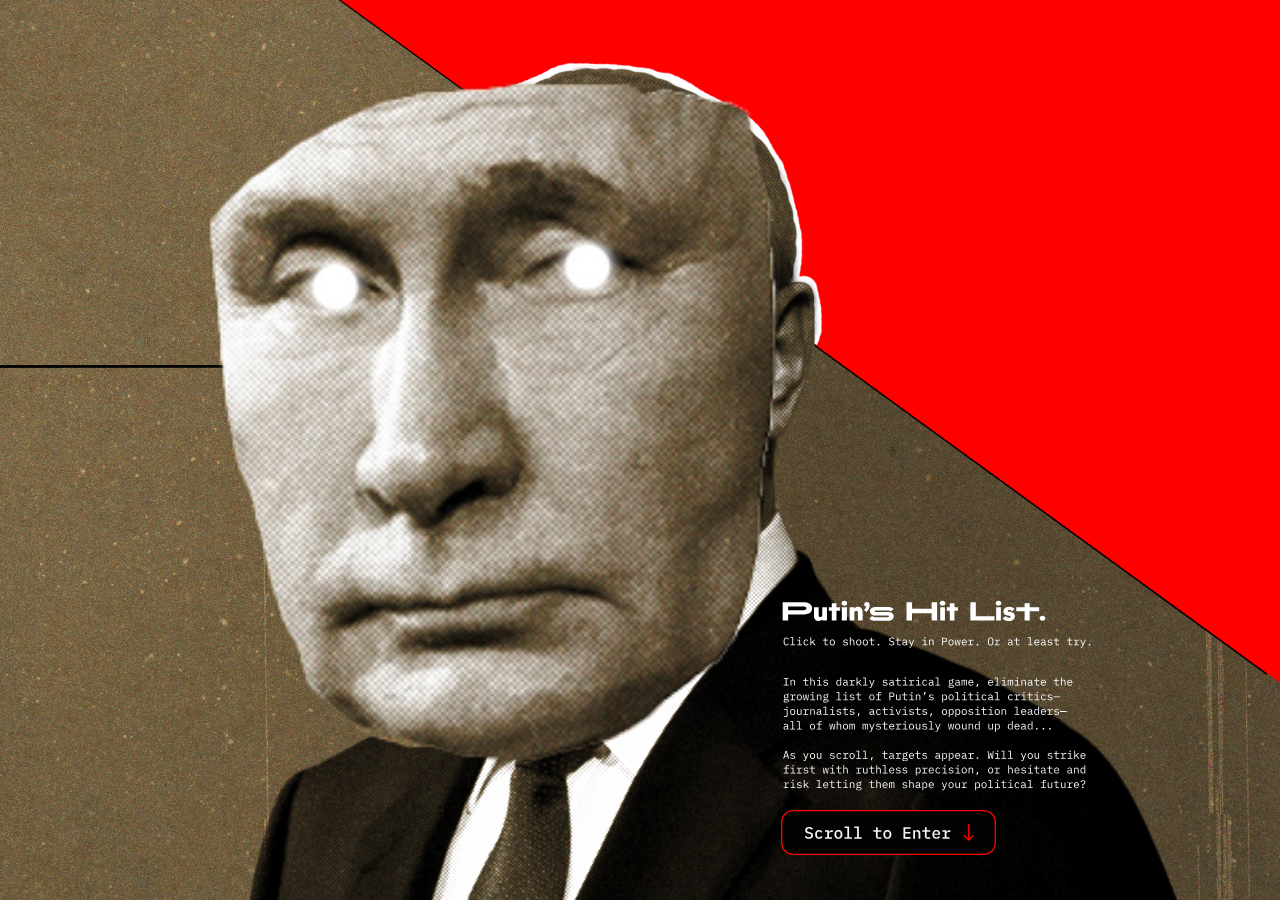
==== commit 27c42270: "fixes" ====
--- a/putin.html
+++ b/putin.html
@@ -66,9 +66,9 @@
     }
 
     #intro {
-      --face-x: -106px;
-      --face-y: -30px;
-      --face-size: 470px;
+      --face-x: -175px;
+      --face-y: -58px;
+      --face-size: 781px;
       --face-slide-left: 120px;
       --face-slide-up: 30px;
     }
@@ -936,13 +936,17 @@
       opacity: 1;
     }
 
+    #textImage {
+      width: 30%;
+    }
+
     #endSeqButtons {
       position: absolute;
       left: 42%;
       bottom: 20%;
       transform: translateX(-50%);
       display: flex;
-      gap: 70%;
+      gap: 110%;
       z-index: 4;
       opacity: 0;
       pointer-events: none;
@@ -999,6 +1003,130 @@
 
       100% {
         opacity: 0.55;
+        transform: translate(0, 0);
+      }
+    }
+
+    #endSeqImg2.glitch-in {
+      opacity: 1;
+      animation:
+        endSeqGlitchInFlicker 500ms steps(2, end),
+        endSeqGlitchInShake 500ms steps(2, end);
+    }
+
+    #endSeqImg2.glitch-out {
+      opacity: 1;
+      animation:
+        endSeqGlitchOutFlicker 500ms steps(2, end),
+        endSeqGlitchOutShake 500ms steps(2, end);
+    }
+
+    /* IN */
+    @keyframes endSeqGlitchInFlicker {
+      0% {
+        opacity: 0;
+      }
+
+      10% {
+        opacity: 1;
+      }
+
+      20% {
+        opacity: 0.2;
+      }
+
+      30% {
+        opacity: 1;
+      }
+
+      45% {
+        opacity: 0.4;
+      }
+
+      60% {
+        opacity: 1;
+      }
+
+      100% {
+        opacity: 1;
+      }
+    }
+
+    @keyframes endSeqGlitchInShake {
+      0% {
+        transform: translate(0, 0);
+      }
+
+      20% {
+        transform: translate(-12px, 2px);
+      }
+
+      40% {
+        transform: translate(10px, -2px);
+      }
+
+      60% {
+        transform: translate(-6px, 1px);
+      }
+
+      80% {
+        transform: translate(4px, -1px);
+      }
+
+      100% {
+        transform: translate(0, 0);
+      }
+    }
+
+    /* OUT */
+    @keyframes endSeqGlitchOutFlicker {
+      0% {
+        opacity: 1;
+      }
+
+      20% {
+        opacity: 0.35;
+      }
+
+      35% {
+        opacity: 1;
+      }
+
+      55% {
+        opacity: 0.15;
+      }
+
+      75% {
+        opacity: 0.8;
+      }
+
+      100% {
+        opacity: 0;
+      }
+    }
+
+    @keyframes endSeqGlitchOutShake {
+      0% {
+        transform: translate(0, 0);
+      }
+
+      20% {
+        transform: translate(12px, -2px);
+      }
+
+      40% {
+        transform: translate(-10px, 3px);
+      }
+
+      60% {
+        transform: translate(8px, -1px);
+      }
+
+      80% {
+        transform: translate(-6px, 2px);
+      }
+
+      100% {
         transform: translate(0, 0);
       }
     }
@@ -1066,10 +1194,10 @@
     <img id="endSeqImg2" class="endSeqImg" src="" alt="">
     <img id="endSeqFinal" class="endSeqImg" src="" alt="">
 
-    <img id="endSeqEdgeGlitch" src="assets/img/end/edge-glitch.png" alt="">
+    <img id="endSeqEdgeGlitch" src="assets/img/gameover/background1.png">
 
     <div id="endSeqText">
-      <img id="textImage" src="assets/img/gameover/winScreen.svg" alt=""> 
+      <img id="textImage" src="assets/img/gameover/winScreen.svg" alt="">
     </div>
 
     <div id="endSeqButtons">
@@ -1209,12 +1337,12 @@
 
     const GAME_OVER_BUTTONS = {
       button1Href: "index.html",
-      button2Href: "cabinet.html"
+      button2Href: "putin.html"
     };
 
     const WIN_BUTTONS = {
       button1Href: "index.html",
-      button2Href: "cabinet.html"
+      button2Href: "putin.html"
     };
 
     //hitFlashImg.src = HIT_FLASH_SRC;
@@ -1236,6 +1364,9 @@
     let targetY = window.innerHeight / 2;
     let targetVX = 120;
     let targetVY = 90;
+    let targetContactWarned = false;
+    let targetContactActive = false;
+    let warningTimeout = null;
 
     let lastTime = performance.now();
 
@@ -1325,6 +1456,7 @@
     async function loadLevel(index) {
       const level = LEVELS[index];
 
+
       levelLabel.textContent = level.label;
 
       // Hide target immediately while swapping assets
@@ -1334,6 +1466,8 @@
       targetDestroyed = false;
       hitSequenceRunning = false;
       levelEnded = false;
+      targetContactWarned = false;
+      targetContactActive = false;
 
       nextLevelBtn.classList.remove("show");
 
@@ -1371,6 +1505,18 @@
       target.style.opacity = "1";
     }
 
+    function showTooCloseWarning() {
+      instructionText2.classList.remove("show");
+
+      instructionText.textContent = "YOU GOT TOO CLOSE TO YOUR TARGET. THEY MIGHT START TO SUSPECT YOU";
+      instructionText.classList.add("show");
+
+      clearTimeout(warningTimeout);
+      warningTimeout = setTimeout(() => {
+        instructionText.classList.remove("show");
+      }, 3500);
+    }
+
     function showFinalOverlay() {
       hitOverlay.classList.remove("glitch-out");
       hitOverlay.classList.add("show");
@@ -1510,12 +1656,12 @@
           instructionText.classList.remove("show");
           instructionText2.textContent = "DON'T GET TOO CLOSE";
           instructionText2.classList.add("show");
-        }, 4000);
+        }, 2000);
 
 
         setTimeout(() => {
           instructionText2.classList.remove("show");
-        }, 4000);
+        }, 2000);
 
         // start grace period (2 seconds)
         gracePeriodActive = true;
@@ -1583,8 +1729,21 @@
         const headRect = head.getBoundingClientRect();
         const targetRect = targetWrap.getBoundingClientRect();
 
-        if (!gracePeriodActive && rectsOverlap(headRect, targetRect)) {
-          triggerGameOver();
+        const touchingTarget = !gracePeriodActive && rectsOverlap(headRect, targetRect);
+
+        if (touchingTarget && !targetContactActive) {
+          targetContactActive = true;
+
+          if (!targetContactWarned) {
+            targetContactWarned = true;
+            showTooCloseWarning();
+          } else {
+            triggerGameOver();
+          }
+        }
+
+        if (!touchingTarget) {
+          targetContactActive = false;
         }
       }
 
@@ -1814,14 +1973,16 @@
 
     function clearEndSequenceImages() {
       endSeqImg1.classList.remove("show");
-      endSeqImg2.classList.remove("show");
+      endSeqImg2.classList.remove("show", "glitch-in", "glitch-out");
       endSeqFinal.classList.remove("show");
       endSeqEdgeGlitch.classList.remove("show");
       endSeqButtons.classList.remove("show");
+      endSeqText.classList.remove("show");
     }
 
     async function runEndSequence(sequence, buttons) {
-      const imgs = [sequence.blink1, sequence.blink2, sequence.final];
+      const imgs = [sequence.blink1, sequence.blink2, sequence.final, sequence.text].filter(Boolean);
+
       await Promise.all(
         imgs.map(src => {
           const img = new Image();
@@ -1838,11 +1999,22 @@
       clearEndSequenceImages();
       endSequenceScreen.classList.add("show");
 
+      // STEP 1 — blink first image
       await blinkImage(endSeqImg1, 3, 220, 140);
       await wait(120);
-      await blinkImage(endSeqImg2, 3, 220, 140);
+
+      // STEP 2 — win vs lose behavior
+      if (sequence === WIN_SEQUENCE) {
+        await glitchInImage(endSeqImg2, 500);
+        await wait(900); // hold on screen
+        await glitchOutImage(endSeqImg2, 500);
+      } else {
+        await blinkImage(endSeqImg2, 3, 220, 140);
+      }
+
       await wait(120);
 
+      // STEP 3 — final screen
       endSeqFinal.classList.add("show");
 
       endBtn1Link.href = buttons.button1Href;
@@ -1851,6 +2023,27 @@
       endSeqText.classList.add("show");
       endSeqEdgeGlitch.classList.add("show");
       endSeqButtons.classList.add("show");
+    }
+
+    async function glitchInImage(el, duration = 500) {
+      el.classList.remove("glitch-out", "show");
+      void el.offsetWidth; // force reflow
+
+      el.classList.add("glitch-in");
+      await wait(duration);
+
+      el.classList.remove("glitch-in");
+      el.classList.add("show");
+    }
+
+    async function glitchOutImage(el, duration = 500) {
+      el.classList.remove("glitch-in", "show");
+      void el.offsetWidth;
+
+      el.classList.add("glitch-out");
+      await wait(duration);
+
+      el.classList.remove("glitch-out", "show");
     }
 
     async function triggerGameOver() {
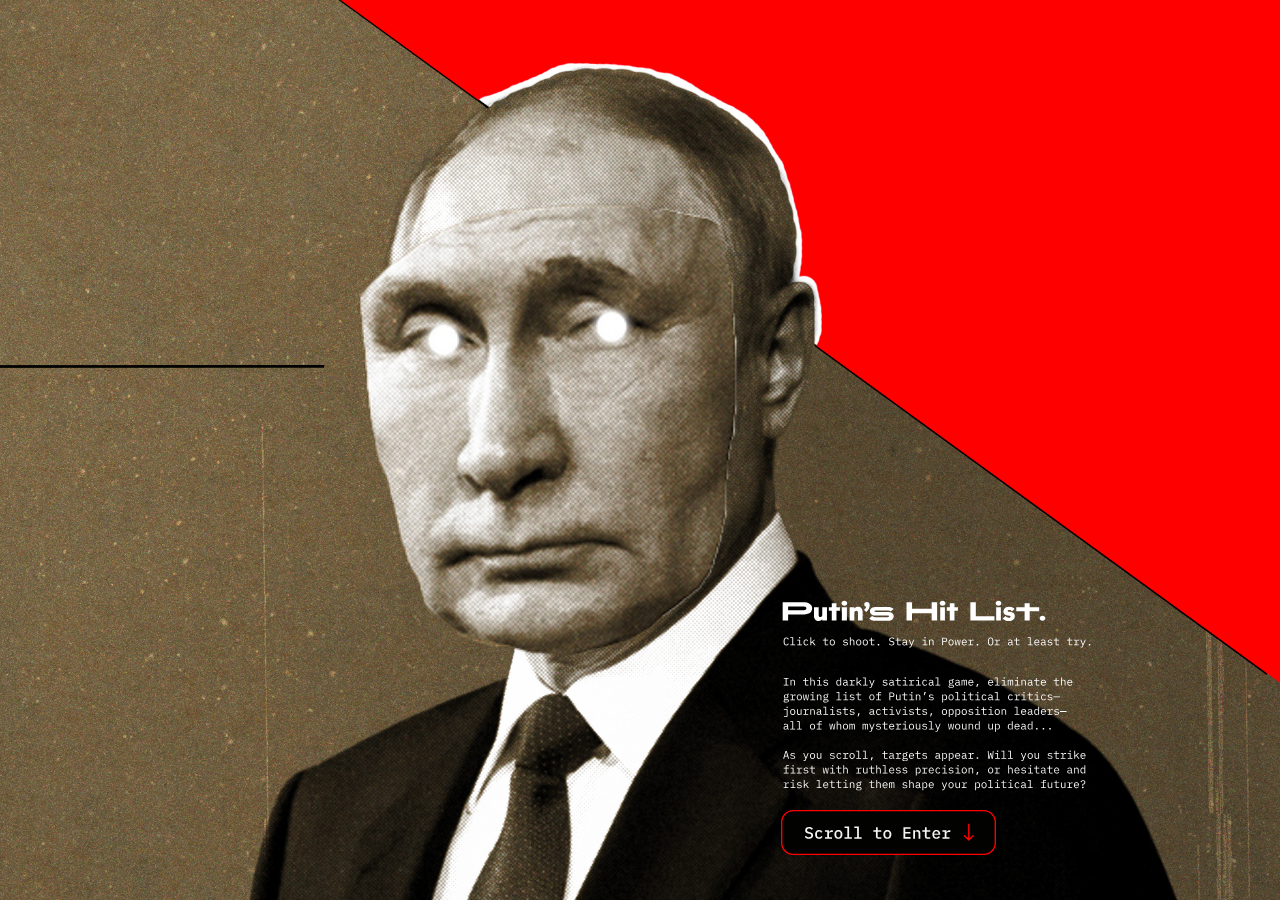
==== commit 2e99a275: "allow screen reshape" ====
--- a/putin.html
+++ b/putin.html
@@ -6,6 +6,11 @@
   <meta name="viewport" content="width=device-width,initial-scale=1" />
   <title>Head Lasers Scroll Scene</title>
   <link rel="stylesheet" href="https://use.typekit.net/rsd6dgx.css">
+  <link rel="preconnect" href="https://fonts.googleapis.com">
+  <link rel="preconnect" href="https://fonts.gstatic.com" crossorigin>
+  <link
+    href="https://fonts.googleapis.com/css2?family=IBM+Plex+Mono:ital,wght@0,100;0,200;0,300;0,400;0,500;0,600;0,700;1,100;1,200;1,300;1,400;1,500;1,600;1,700&display=swap"
+    rel="stylesheet">
   <style>
     #introReference {
       position: absolute;
@@ -378,8 +383,8 @@
     }
 
     #levelLabel {
-      left: 40%;
-      width: 20%;
+      left: 35%;
+      width: 30%;
       text-align: center;
     }
 
@@ -401,6 +406,9 @@
 
       transition: opacity 250ms ease;
       pointer-events: none;
+
+      width: 100%;
+      text-align: center;
     }
 
     #instructionText2 {
@@ -417,6 +425,9 @@
 
       transition: opacity 250ms ease;
       pointer-events: none;
+
+      width: 100%;
+      text-align: center;
     }
 
     #hitFlash {
@@ -1130,6 +1141,21 @@
         transform: translate(0, 0);
       }
     }
+
+    .ibm-plex-mono-regular {
+      font-family: "IBM Plex Mono", monospace;
+      font-weight: 400;
+      font-style: normal;
+    }
+
+    .btn-label {
+      left: 171.5%;
+      position: absolute;
+      width: 30%;
+      top: 27%;
+      background-color: black;
+      color: white;
+    }
   </style>
 </head>
 
@@ -1206,6 +1232,7 @@
       </a>
       <a id="endBtn2Link" href="#">
         <img id="endBtn2Img" src="assets/img/gameover/read more button.png" alt="">
+        <span class="btn-label ibm-plex-mono-regular">PLAY AGAIN</span>
       </a>
     </div>
   </div>
@@ -1242,6 +1269,52 @@
 
     //   syncFaceVars();
     // });
+
+    function applyFaceScaling() {
+      const introEl = document.getElementById("intro");
+      const w = window.innerWidth;
+      const h = window.innerHeight;
+
+      // --- PRESETS ---
+      if (w >= 2200) {
+        // BIG MONITOR (your 2560x1640 screen)
+        introEl.style.setProperty("--face-x", "-175px");
+        introEl.style.setProperty("--face-y", "-58px");
+        introEl.style.setProperty("--face-size", "781px");
+        introEl.style.setProperty("--face-slide-left", "120px");
+        introEl.style.setProperty("--face-slide-up", "30px");
+
+        head.style.width = "300px";
+        endSeqButtons.style.gap = "110%";
+        textImage.style.width = "30%";
+        btnLabel.style.left = "171.5%";
+
+      } else if (w >= 1400) {
+        // LAPTOP (MacBook)
+        introEl.style.setProperty("--face-x", "-106px");
+        introEl.style.setProperty("--face-y", "-30px");
+        introEl.style.setProperty("--face-size", "470px");
+        introEl.style.setProperty("--face-slide-left", "120px");
+        introEl.style.setProperty("--face-slide-up", "30px");
+
+        head.style.width = "220px";
+        endSeqButtons.style.gap = "70%";
+        textImage.style.width = "586px";
+        btnLabel.style.left = "131.5%";
+
+      } else {
+        // SMALL SCREENS (fallback)
+        introEl.style.setProperty("--face-size", "520px");
+        introEl.style.setProperty("--face-x", "-110px");
+        introEl.style.setProperty("--face-y", "-40px");
+        introEl.style.setProperty("--face-slide-left", "80px");
+        introEl.style.setProperty("--face-slide-up", "20px");
+
+        head.style.width = "160px";
+        endSeqButtons.style.gap = "70%";
+      }
+    }
+
     const LEVELS = [
       {
         label: "LEVEL ONE",
@@ -1334,6 +1407,7 @@
     const endBtn2Img = document.getElementById("endBtn2Img");
     const endSeqText = document.getElementById("endSeqText");
     const textImage = document.getElementById("textImage");
+    const btnLabel = document.querySelector(".btn-label");
 
     const GAME_OVER_BUTTONS = {
       button1Href: "index.html",
@@ -2095,6 +2169,9 @@
     timerEl.textContent = formatTime(timeRemaining);
     requestAnimationFrame(tick);
     runIntroSequence();
+    applyFaceScaling();
+
+    window.addEventListener("resize", applyFaceScaling);  
   </script>
 </body>
 
